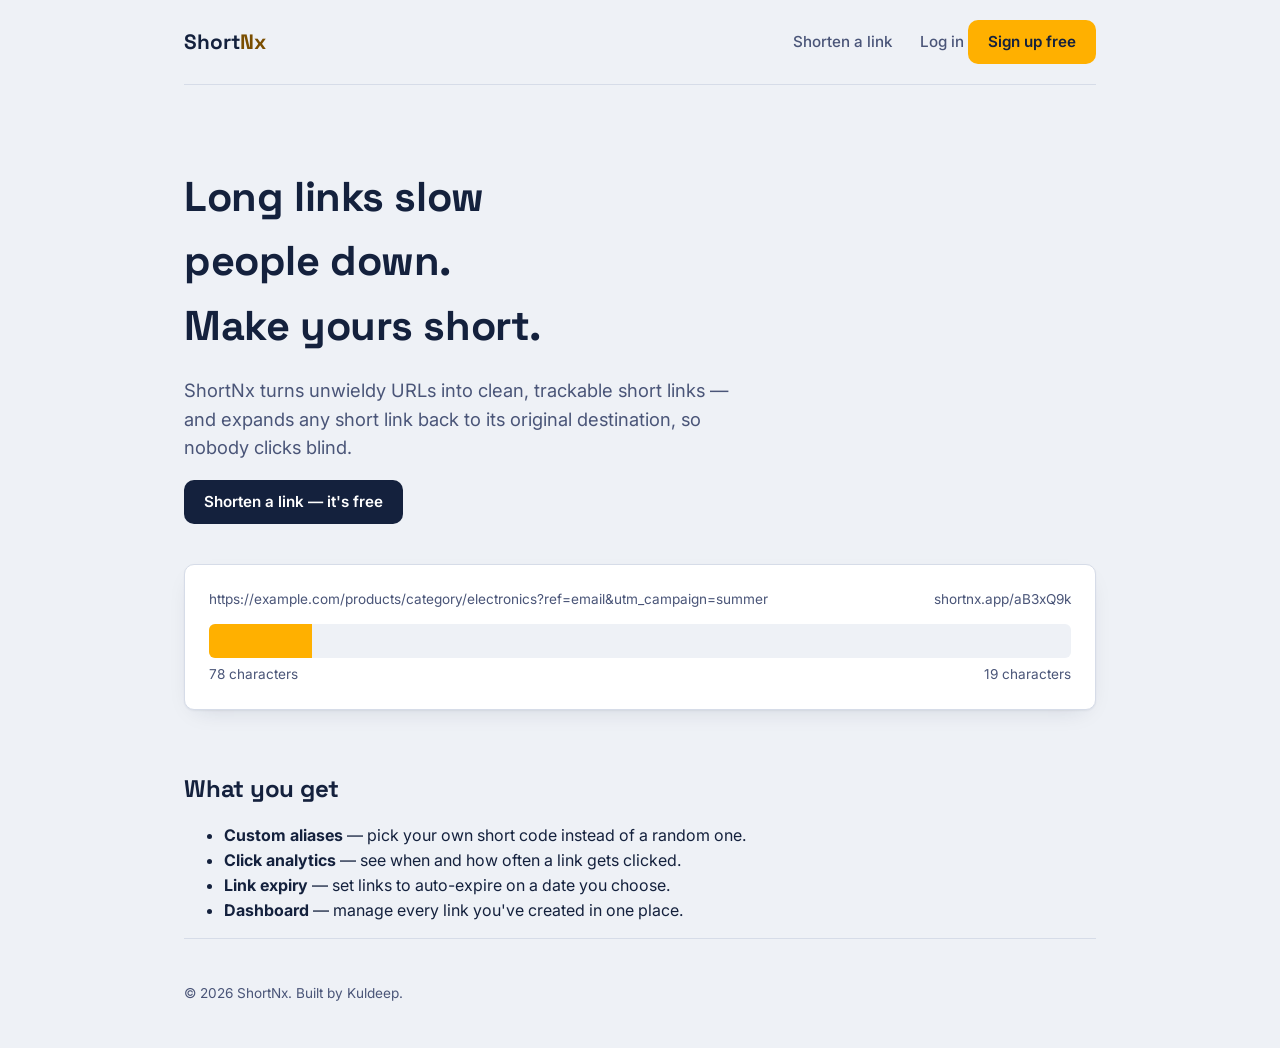
==== src/main/webapp/index.html @ fea5ca63 "Initial commit: ShortNx URL shortener" ====
<!DOCTYPE html>
<html lang="en">
<head>
    <meta charset="UTF-8">
    <meta name="viewport" content="width=device-width, initial-scale=1.0">
    <title>ShortNx — Free URL Shortener & Link Expander</title>
    <meta name="description" content="Shorten long links into short, shareable URLs in seconds. Track clicks, set custom aliases, and expand any short link back to its original destination — free with ShortNx.">
    <meta name="keywords" content="url shortener, link shortener, short url, expand url, custom link, link analytics">
    <meta name="robots" content="index, follow">
    <link rel="canonical" href="https://shortnx.app/">

    <!-- Open Graph / social preview -->
    <meta property="og:type" content="website">
    <meta property="og:title" content="ShortNx — Free URL Shortener & Link Expander">
    <meta property="og:description" content="Shorten long links into short, shareable URLs in seconds. Track clicks and manage your links from one dashboard.">
    <meta property="og:url" content="https://shortnx.app/">
    <meta property="og:site_name" content="ShortNx">

    <meta name="twitter:card" content="summary">
    <meta name="twitter:title" content="ShortNx — Free URL Shortener & Link Expander">
    <meta name="twitter:description" content="Shorten long links into short, shareable URLs in seconds.">

    <link rel="stylesheet" href="css/style.css">

    <!-- Structured data — helps search engines understand this is a software tool -->
    <script type="application/ld+json">
    {
      "@context": "https://schema.org",
      "@type": "WebApplication",
      "name": "ShortNx",
      "url": "https://shortnx.app/",
      "applicationCategory": "UtilitiesApplication",
      "offers": { "@type": "Offer", "price": "0", "priceCurrency": "USD" },
      "description": "Free URL shortener and link expander with click analytics."
    }
    </script>
</head>
<body>
    <div class="container">
        <nav class="nav">
            <a href="/" class="logo">Short<span>Nx</span></a>
            <div>
                <a href="/shorten.html" class="navlink">Shorten a link</a>
                <a href="/login.html" class="navlink">Log in</a>
                <a href="/signup.html" class="btn btn-accent">Sign up free</a>
            </div>
        </nav>

        <main>
            <section class="hero">
                <h1>Long links slow people down.<br>Make yours short.</h1>
                <p class="lede">
                    ShortNx turns unwieldy URLs into clean, trackable short links —
                    and expands any short link back to its original destination,
                    so nobody clicks blind.
                </p>
                <a href="/shorten.html" class="btn btn-primary">Shorten a link — it's free</a>

                <div class="compress-demo" aria-hidden="true">
                    <div class="compress-label">
                        <span>https://example.com/products/category/electronics?ref=email&amp;utm_campaign=summer</span>
                        <span>shortnx.app/aB3xQ9k</span>
                    </div>
                    <div class="compress-track">
                        <div class="compress-bar" style="width: 12%;"></div>
                    </div>
                    <div class="compress-label">
                        <span>78 characters</span>
                        <span>19 characters</span>
                    </div>
                </div>
            </section>

            <section aria-labelledby="features-heading">
                <h2 id="features-heading">What you get</h2>
                <ul>
                    <li><strong>Custom aliases</strong> — pick your own short code instead of a random one.</li>
                    <li><strong>Click analytics</strong> — see when and how often a link gets clicked.</li>
                    <li><strong>Link expiry</strong> — set links to auto-expire on a date you choose.</li>
                    <li><strong>Dashboard</strong> — manage every link you've created in one place.</li>
                </ul>
            </section>
        </main>

        <footer>
            <p>&copy; 2026 ShortNx. Built by Kuldeep.</p>
        </footer>
    </div>
</body>
</html>
---- src/main/webapp/css/style.css ----
/* ==========================================================================
   ShortNx design tokens
   Palette:  --paper (bg), --ink (text), --amber (signal/accent),
             --teal (secondary accent), --line (hairline borders)
   Type:     Space Grotesk (display), Inter (body), JetBrains Mono (codes/urls)
   Concept:  a long URL "compresses" into a short code — the beacon-amber
             accent marks the compressed/active state throughout.
   ========================================================================== */

@import url('https://fonts.googleapis.com/css2?family=Space+Grotesk:wght@500;600;700&family=Inter:wght@400;500;600&family=JetBrains+Mono:wght@400;500;600&display=swap');

:root {
    --paper: #EEF1F6;
    --paper-raised: #FFFFFF;
    --ink: #14213D;
    --ink-soft: #4A5578;
    --amber: #FFB000;
    --amber-ink: #7A4E00;
    --teal: #0F5257;
    --line: #D6DCE8;
    --danger: #C1432F;
    --radius: 10px;
    --shadow: 0 1px 2px rgba(20, 33, 61, 0.06), 0 8px 24px -12px rgba(20, 33, 61, 0.18);
}

* { box-sizing: border-box; }

body {
    margin: 0;
    background: var(--paper);
    color: var(--ink);
    font-family: 'Inter', system-ui, sans-serif;
    font-size: 16px;
    line-height: 1.55;
}

h1, h2, h3, .display {
    font-family: 'Space Grotesk', 'Inter', sans-serif;
    font-weight: 700;
    letter-spacing: -0.01em;
    color: var(--ink);
    margin: 0 0 0.4em;
}

code, .mono, input[type="url"], .short-url {
    font-family: 'JetBrains Mono', monospace;
}

a { color: var(--teal); }

.container {
    max-width: 960px;
    margin: 0 auto;
    padding: 0 24px;
}

/* ---- Nav ---- */
.nav {
    display: flex;
    align-items: center;
    justify-content: space-between;
    padding: 20px 0;
    border-bottom: 1px solid var(--line);
}
.nav .logo {
    font-family: 'Space Grotesk', sans-serif;
    font-weight: 700;
    font-size: 1.3rem;
    text-decoration: none;
    color: var(--ink);
}
.nav .logo span { color: var(--amber-ink); }
.nav a.navlink {
    color: var(--ink-soft);
    text-decoration: none;
    font-weight: 500;
    margin-left: 24px;
    font-size: 0.95rem;
}
.nav a.navlink:hover { color: var(--ink); }
.btn {
    display: inline-block;
    padding: 10px 20px;
    border-radius: var(--radius);
    font-weight: 600;
    font-size: 0.95rem;
    text-decoration: none;
    border: none;
    cursor: pointer;
    font-family: 'Inter', sans-serif;
}
.btn-primary { background: var(--ink); color: var(--paper-raised); }
.btn-primary:hover { background: #1f2d52; }
.btn-accent { background: var(--amber); color: var(--ink); }
.btn-accent:hover { background: #ffc233; }
.btn-ghost { background: transparent; color: var(--ink); border: 1px solid var(--line); }

/* ---- Hero (home page signature: compression bar) ---- */
.hero {
    padding: 80px 0 60px;
    text-align: left;
}
.hero h1 { font-size: 2.6rem; max-width: 14ch; }
.hero p.lede { color: var(--ink-soft); font-size: 1.15rem; max-width: 46ch; }

.compress-demo {
    margin-top: 40px;
    background: var(--paper-raised);
    border: 1px solid var(--line);
    border-radius: var(--radius);
    box-shadow: var(--shadow);
    padding: 24px;
}
.compress-track {
    position: relative;
    height: 34px;
    background: var(--paper);
    border-radius: 6px;
    overflow: hidden;
    margin: 14px 0 6px;
}
.compress-bar {
    position: absolute;
    left: 0; top: 0; bottom: 0;
    background: var(--amber);
    width: 100%;
    transition: width 0.4s ease;
}
.compress-label {
    display: flex;
    justify-content: space-between;
    font-size: 0.85rem;
    color: var(--ink-soft);
}

/* ---- Card / form ---- */
.card {
    background: var(--paper-raised);
    border: 1px solid var(--line);
    border-radius: var(--radius);
    box-shadow: var(--shadow);
    padding: 32px;
    max-width: 520px;
}
.field { margin-bottom: 18px; }
.field label {
    display: block;
    font-weight: 500;
    font-size: 0.9rem;
    color: var(--ink-soft);
    margin-bottom: 6px;
}
.field input {
    width: 100%;
    padding: 12px 14px;
    border: 1px solid var(--line);
    border-radius: 8px;
    font-size: 1rem;
    background: var(--paper);
    color: var(--ink);
}
.field input:focus {
    outline: 2px solid var(--amber);
    outline-offset: 1px;
    border-color: var(--amber);
}
.field-row { display: flex; gap: 12px; }
.field-row .field { flex: 1; }

.result-box {
    margin-top: 20px;
    padding: 16px;
    background: #FFF7E6;
    border: 1px solid var(--amber);
    border-radius: 8px;
    display: none;
}
.result-box.show { display: block; }
.result-box .short-url { font-weight: 600; font-size: 1.05rem; }

.error-msg {
    color: var(--danger);
    font-size: 0.9rem;
    margin-top: 8px;
    display: none;
}
.error-msg.show { display: block; }

/* ---- Dashboard table ---- */
table.links-table { width: 100%; border-collapse: collapse; margin-top: 20px; }
table.links-table th, table.links-table td {
    text-align: left;
    padding: 12px 10px;
    border-bottom: 1px solid var(--line);
    font-size: 0.92rem;
}
table.links-table th { color: var(--ink-soft); font-weight: 500; }

/* ---- 404 ---- */
.error-page {
    text-align: center;
    padding: 120px 0;
}
.error-page .code-block {
    font-family: 'JetBrains Mono', monospace;
    font-size: 4rem;
    color: var(--amber-ink);
    font-weight: 600;
}

footer {
    border-top: 1px solid var(--line);
    padding: 30px 0;
    color: var(--ink-soft);
    font-size: 0.85rem;
}

@media (max-width: 600px) {
    .hero h1 { font-size: 2rem; }
    .field-row { flex-direction: column; }
}

@media (prefers-reduced-motion: reduce) {
    .compress-bar { transition: none; }
}
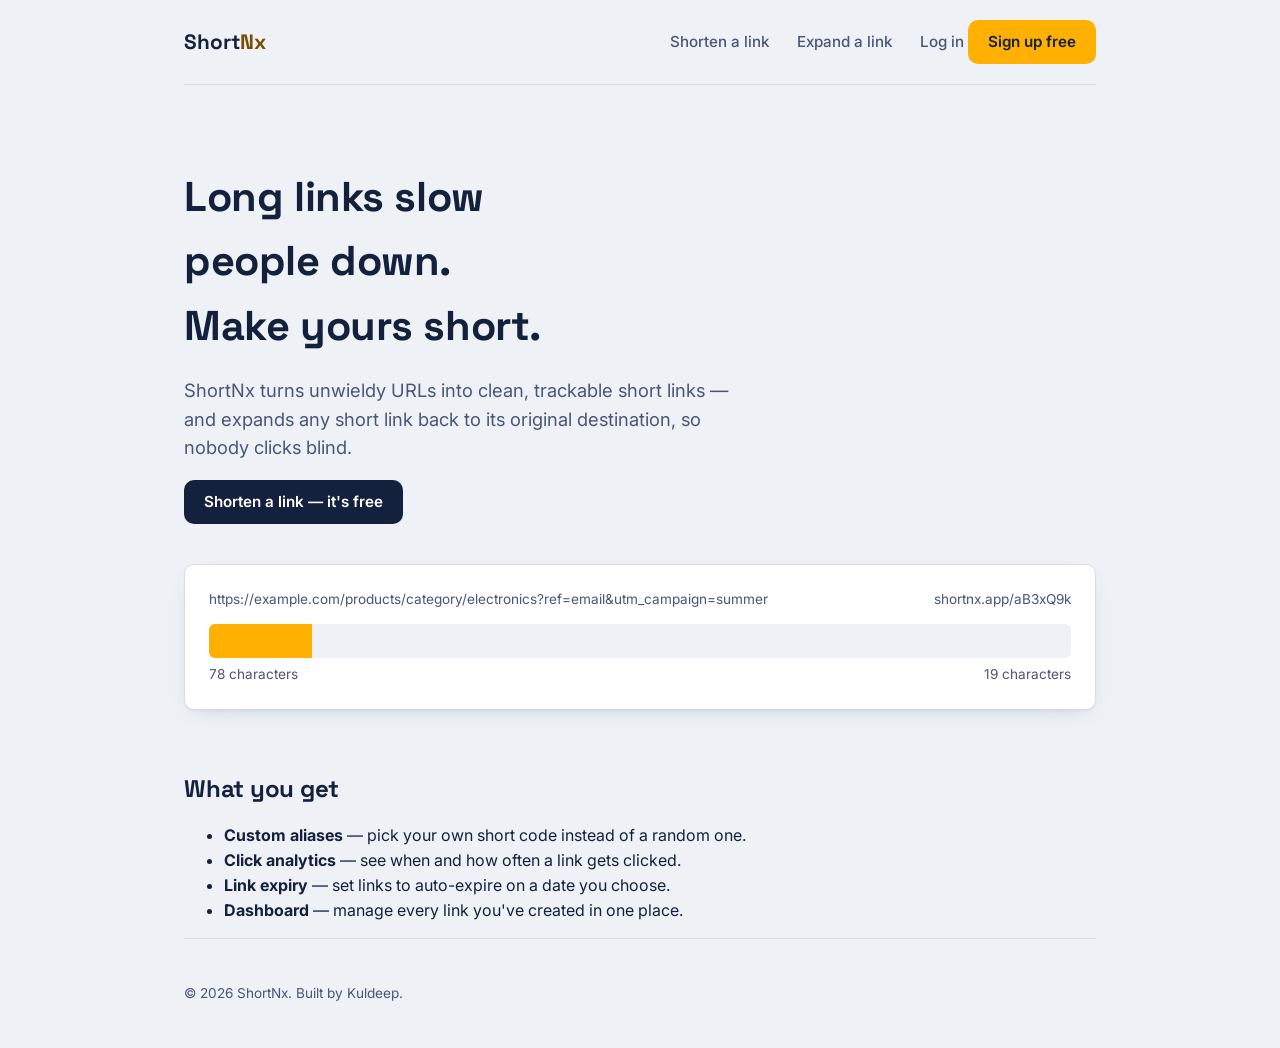
==== commit 1234622d: "Add expand feature, clean URL slugs, fix proxy IP detection" ====
--- a/src/main/webapp/index.html
+++ b/src/main/webapp/index.html
@@ -7,13 +7,13 @@
     <meta name="description" content="Shorten long links into short, shareable URLs in seconds. Track clicks, set custom aliases, and expand any short link back to its original destination — free with ShortNx.">
     <meta name="keywords" content="url shortener, link shortener, short url, expand url, custom link, link analytics">
     <meta name="robots" content="index, follow">
-    <link rel="canonical" href="https://shortnx.app/">
+    <link rel="canonical" href="https://shortnx.onrender.com/">
 
     <!-- Open Graph / social preview -->
     <meta property="og:type" content="website">
     <meta property="og:title" content="ShortNx — Free URL Shortener & Link Expander">
     <meta property="og:description" content="Shorten long links into short, shareable URLs in seconds. Track clicks and manage your links from one dashboard.">
-    <meta property="og:url" content="https://shortnx.app/">
+    <meta property="og:url" content="https://shortnx.onrender.com/">
     <meta property="og:site_name" content="ShortNx">
 
     <meta name="twitter:card" content="summary">
@@ -28,7 +28,7 @@
       "@context": "https://schema.org",
       "@type": "WebApplication",
       "name": "ShortNx",
-      "url": "https://shortnx.app/",
+      "url": "https://shortnx.onrender.com/",
       "applicationCategory": "UtilitiesApplication",
       "offers": { "@type": "Offer", "price": "0", "priceCurrency": "USD" },
       "description": "Free URL shortener and link expander with click analytics."
@@ -40,9 +40,10 @@
         <nav class="nav">
             <a href="/" class="logo">Short<span>Nx</span></a>
             <div>
-                <a href="/shorten.html" class="navlink">Shorten a link</a>
-                <a href="/login.html" class="navlink">Log in</a>
-                <a href="/signup.html" class="btn btn-accent">Sign up free</a>
+                <a href="/shorten" class="navlink">Shorten a link</a>
+                <a href="/expand" class="navlink">Expand a link</a>
+                <a href="/login" class="navlink">Log in</a>
+                <a href="/signup" class="btn btn-accent">Sign up free</a>
             </div>
         </nav>
 
@@ -54,7 +55,7 @@
                     and expands any short link back to its original destination,
                     so nobody clicks blind.
                 </p>
-                <a href="/shorten.html" class="btn btn-primary">Shorten a link — it's free</a>
+                <a href="/shorten" class="btn btn-primary">Shorten a link — it's free</a>
 
                 <div class="compress-demo" aria-hidden="true">
                     <div class="compress-label">
